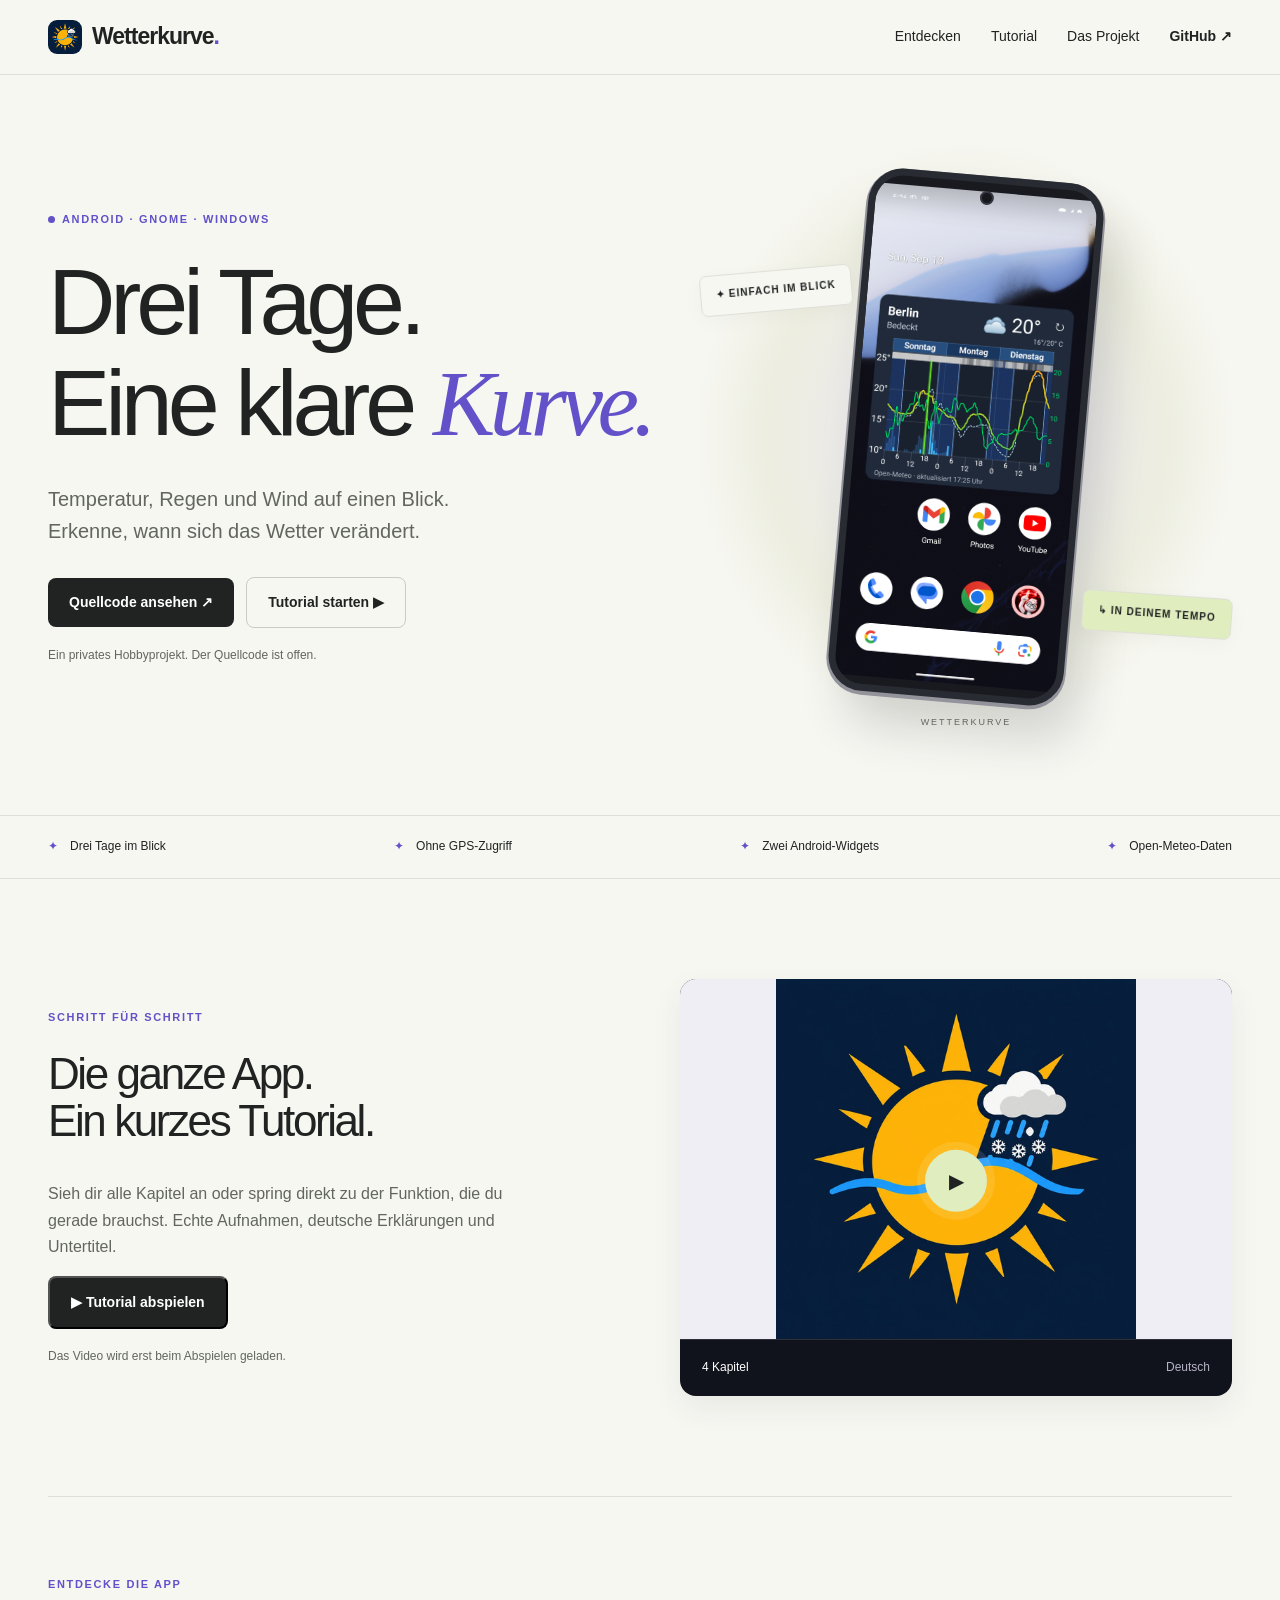
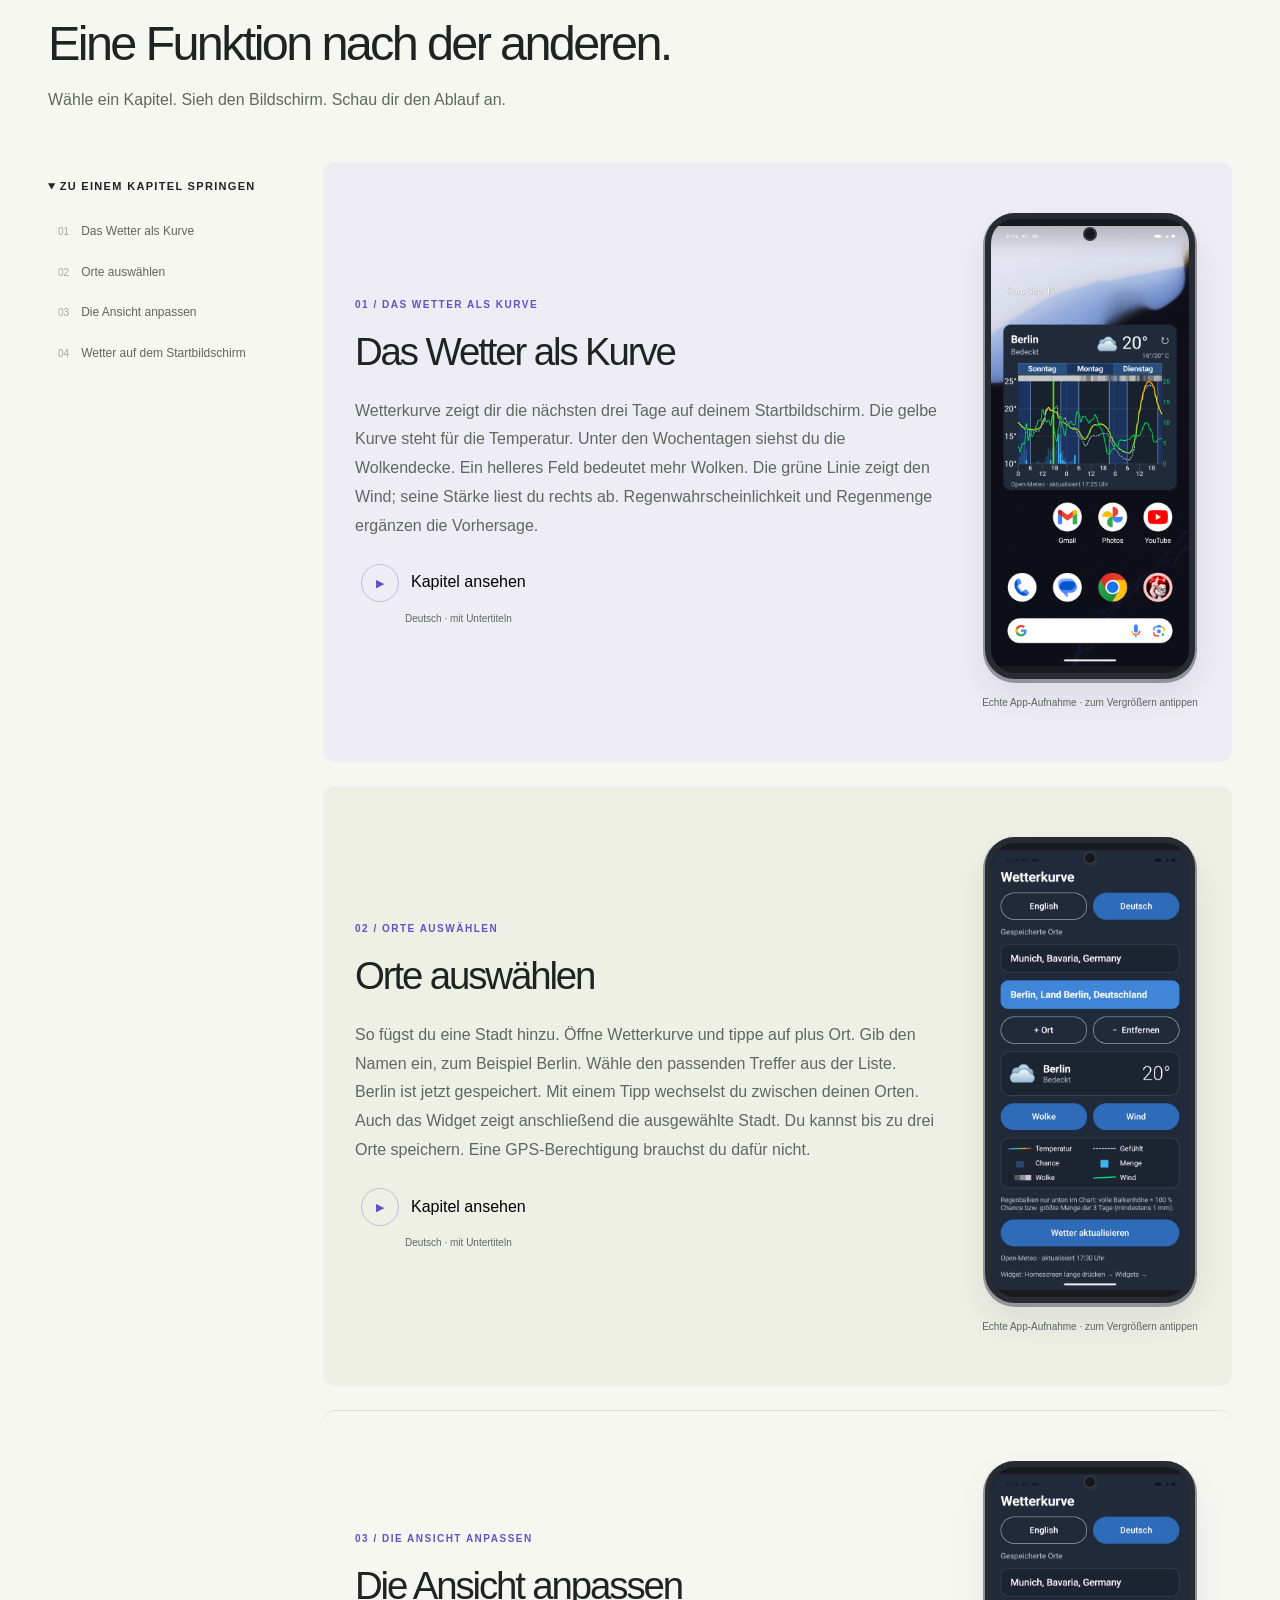
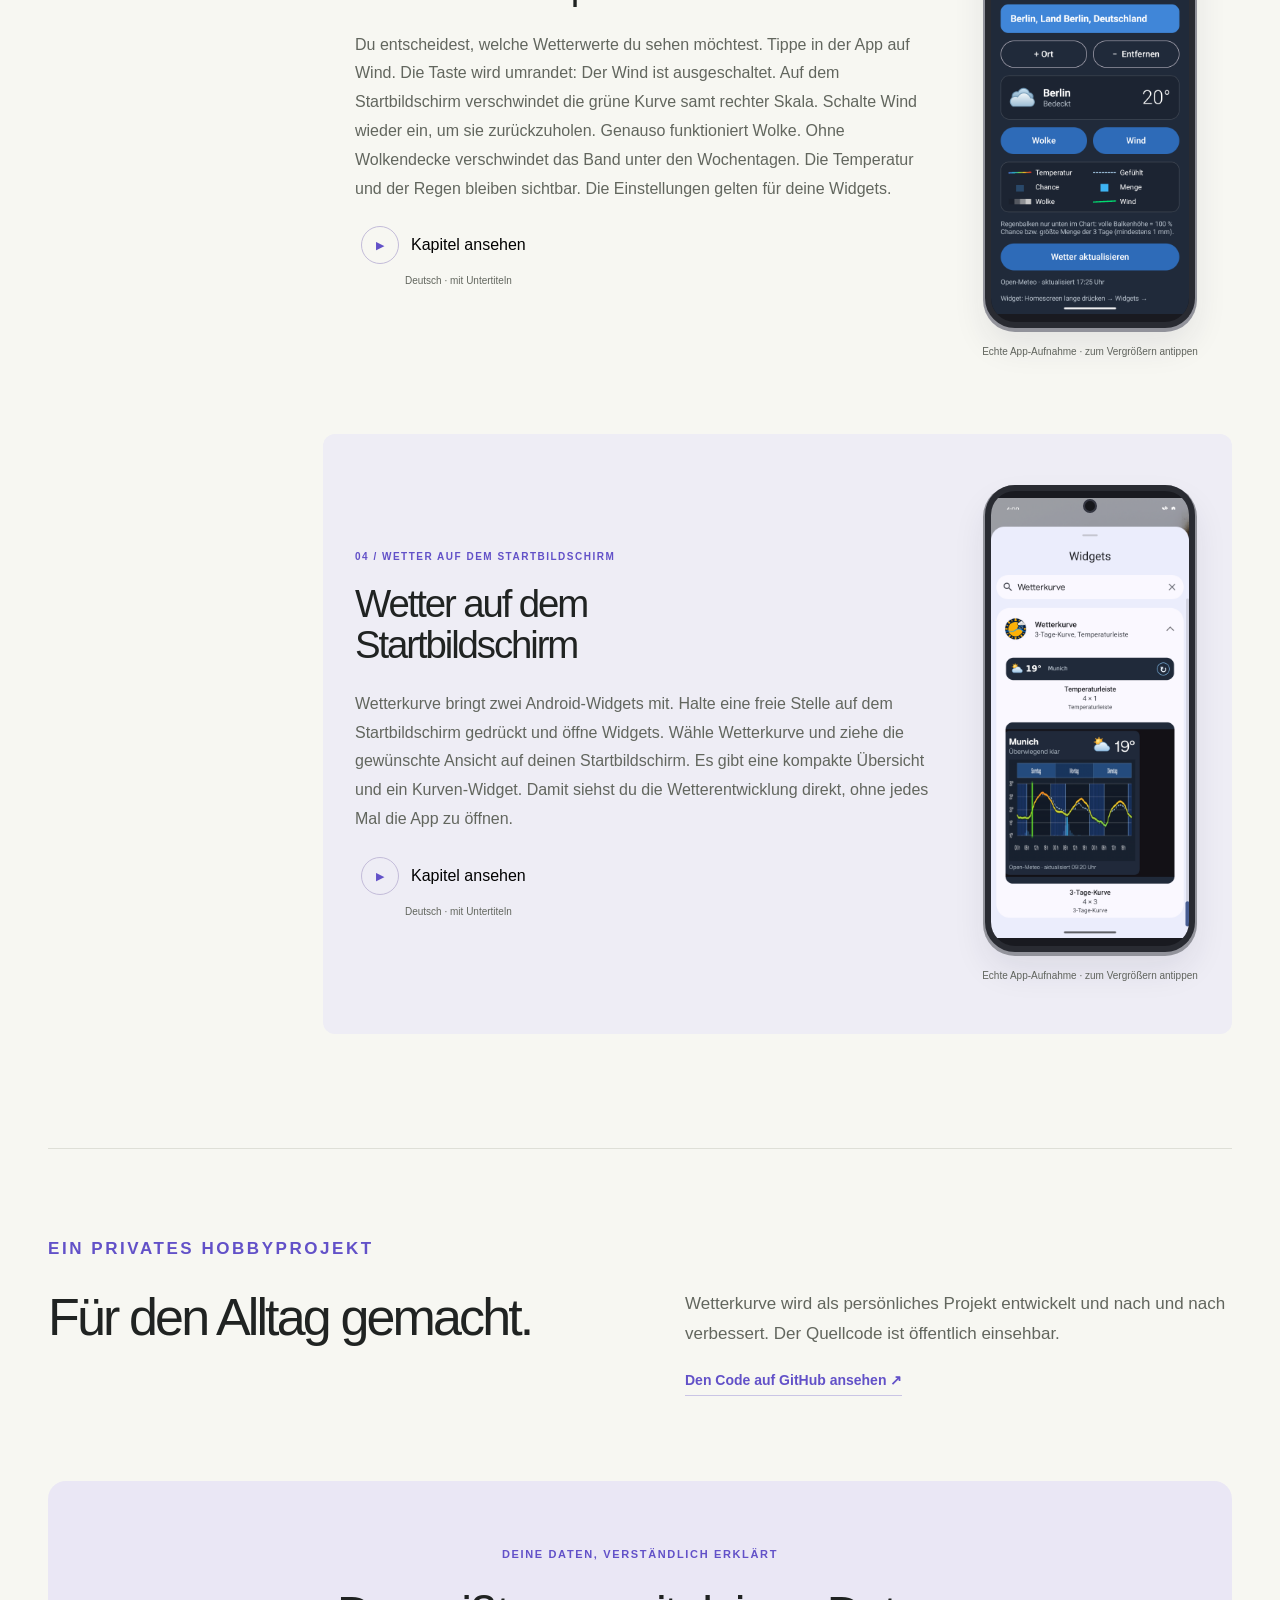
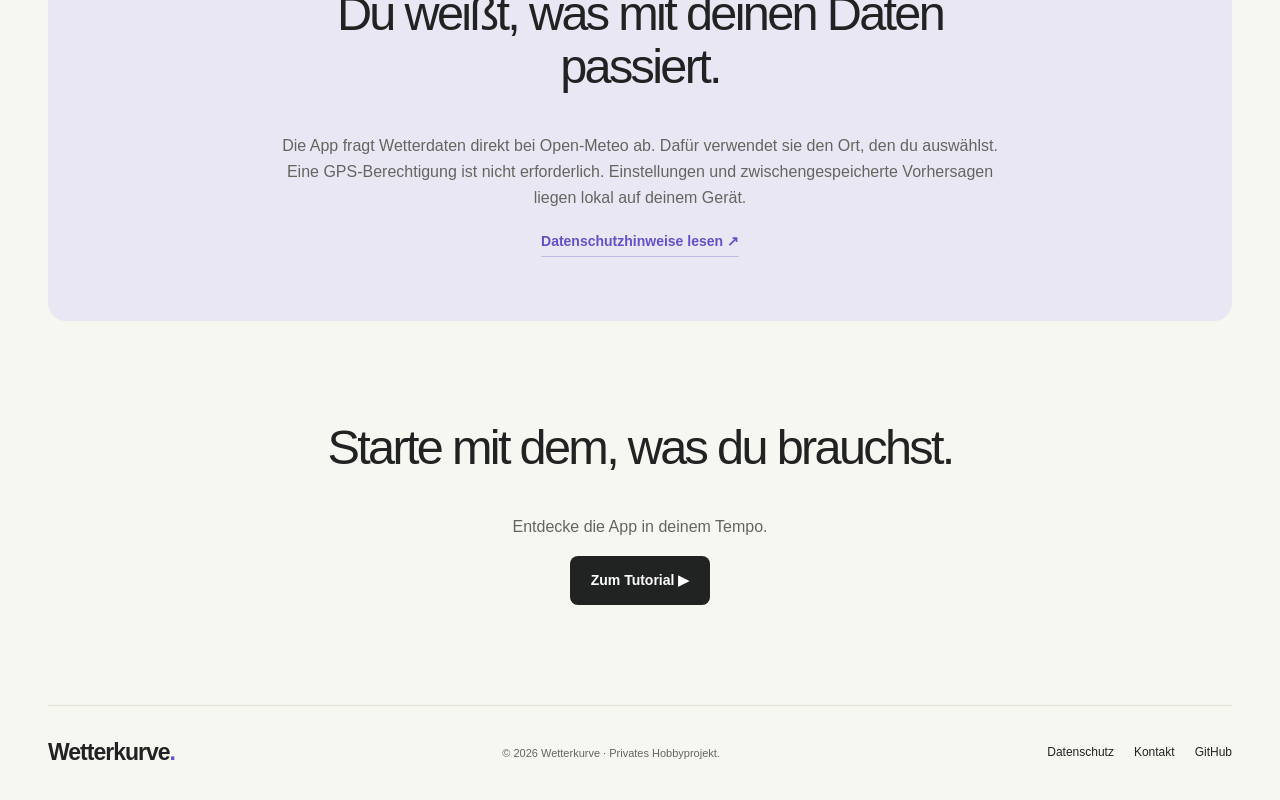
==== website/public/index.html @ 94b2d330 "Keep app website with project and update German tutorial chapters" ====
<!doctype html><html lang="de"><head><meta charset="utf-8"><meta name="viewport" content="width=device-width,initial-scale=1"><meta name="theme-color" content="#f7f7f2"><meta name="description" content="Wetterkurve: Funktionen, echte App-Aufnahmen und ein deutsches Tutorial."><link rel="icon" href="assets/logo.png"><link rel="stylesheet" href="style.css"><script defer src="site.js"></script><title>Wetterkurve – App und Tutorial</title></head><body><a class="skip" href="#main">Zum Inhalt</a><header class="site-header"><div class="header-inner"><a href="/wetterkurve/" class="brand"><img src="assets/logo.png" width="34" height="34" alt="">Wetterkurve<span class="brand-dot">.</span></a><nav aria-label="Hauptnavigation"><a href="#features">Entdecken</a><a href="#tutorial">Tutorial</a><a href="#story">Das Projekt</a><a class="header-get" href="https://github.com/vibecodingwean/wetterkurve">GitHub ↗</a></nav></div></header><main id="main"><section class="hero wrap"><div class="hero-copy"><p class="eyebrow"><span class="status-dot"></span>ANDROID · GNOME · WINDOWS</p><h1>Drei Tage.<br>Eine klare <em>Kurve.</em></h1><p class="hero-description">Temperatur, Regen und Wind auf einen Blick.<br>Erkenne, wann sich das Wetter verändert.</p><div class="hero-actions"><a class="button primary" href="https://github.com/vibecodingwean/wetterkurve">Quellcode ansehen ↗</a><a class="button secondary" href="#tutorial">Tutorial starten ▶</a></div><p class="small">Ein privates Hobbyprojekt. Der Quellcode ist offen.</p></div><div class="hero-visual"><div class="orbit-label label-top">✦ EINFACH IM BLICK</div><div class="hero-phone phone"><img src="assets/w01-kurve.png" width="1080" height="2400" alt="Wetterkurve – echte Android-Aufnahme" loading="lazy"></div><div class="orbit-label label-bottom">↳ IN DEINEM TEMPO</div><span class="visual-index">WETTERKURVE</span></div></section><div class="principles"><div class="wrap"><span>Drei Tage im Blick</span><span>Ohne GPS-Zugriff</span><span>Zwei Android-Widgets</span><span>Open-Meteo-Daten</span></div></div><section class="tutorial wrap" id="tutorial"><div><p class="eyebrow">SCHRITT FÜR SCHRITT</p><h2>Die ganze App.<br>Ein kurzes Tutorial.</h2><p>Sieh dir alle Kapitel an oder spring direkt zu der Funktion, die du gerade brauchst. Echte Aufnahmen, deutsche Erklärungen und Untertitel.</p><button class="button primary" data-start="0" data-title="Das vollständige Tutorial">▶ Tutorial abspielen</button><p class="small">Das Video wird erst beim Abspielen geladen.</p></div><button class="tutorial-art" data-start="0" data-title="Das vollständige Tutorial"><img src="assets/logo.png" width="512" height="512" alt="Wetterkurve" loading="lazy"><span class="big-play">▶</span><span class="tutorial-caption">4 Kapitel <span>Deutsch</span></span></button></section><section class="features-heading wrap" id="features"><p class="eyebrow">ENTDECKE DIE APP</p><h2>Eine Funktion nach der anderen.</h2><p>Wähle ein Kapitel. Sieh den Bildschirm. Schau dir den Ablauf an.</p></section><div class="feature-layout wrap"><aside><details open><summary>Zu einem Kapitel springen</summary><nav aria-label="Tutorial-Kapitel"><a href="#kapitel-01"><span>01</span>Das Wetter als Kurve</a><a href="#kapitel-02"><span>02</span>Orte auswählen</a><a href="#kapitel-03"><span>03</span>Die Ansicht anpassen</a><a href="#kapitel-04"><span>04</span>Wetter auf dem Startbildschirm</a></nav></details></aside><div class="feature-sections"><section class="feature" id="kapitel-01"><div class="feature-copy"><p class="eyebrow">01 / Das Wetter als Kurve</p><h2>Das Wetter als Kurve</h2><p class="description">Wetterkurve zeigt dir die nächsten drei Tage auf deinem Startbildschirm. Die gelbe Kurve steht für die Temperatur. Unter den Wochentagen siehst du die Wolkendecke. Ein helleres Feld bedeutet mehr Wolken. Die grüne Linie zeigt den Wind; seine Stärke liest du rechts ab. Regenwahrscheinlichkeit und Regenmenge ergänzen die Vorhersage.</p><button class="watch" data-start="0" data-end="25.2" data-title="Das Wetter als Kurve"><span class="play">▶</span> Kapitel ansehen</button><p class="video-hint">Deutsch · mit Untertiteln</p></div><figure><a class="phone" href="assets/w01-kurve.png" data-image><img src="assets/w01-kurve.png" width="1080" height="2400" alt="Wetterkurve – echte Android-Aufnahme" loading="lazy"></a><figcaption>Echte App-Aufnahme · zum Vergrößern antippen</figcaption></figure></section><section class="feature" id="kapitel-02"><div class="feature-copy"><p class="eyebrow">02 / Orte auswählen</p><h2>Orte auswählen</h2><p class="description">So fügst du eine Stadt hinzu. Öffne Wetterkurve und tippe auf plus Ort. Gib den Namen ein, zum Beispiel Berlin. Wähle den passenden Treffer aus der Liste. Berlin ist jetzt gespeichert. Mit einem Tipp wechselst du zwischen deinen Orten. Auch das Widget zeigt anschließend die ausgewählte Stadt. Du kannst bis zu drei Orte speichern. Eine GPS-Berechtigung brauchst du dafür nicht.</p><button class="watch" data-start="25.2" data-end="54.099999999999994" data-title="Orte auswählen"><span class="play">▶</span> Kapitel ansehen</button><p class="video-hint">Deutsch · mit Untertiteln</p></div><figure><a class="phone" href="assets/w02-orte.png" data-image><img src="assets/w02-orte.png" width="1080" height="2400" alt="Wetterkurve – echte Android-Aufnahme" loading="lazy"></a><figcaption>Echte App-Aufnahme · zum Vergrößern antippen</figcaption></figure></section><section class="feature" id="kapitel-03"><div class="feature-copy"><p class="eyebrow">03 / Die Ansicht anpassen</p><h2>Die Ansicht anpassen</h2><p class="description">Du entscheidest, welche Wetterwerte du sehen möchtest. Tippe in der App auf Wind. Die Taste wird umrandet: Der Wind ist ausgeschaltet. Auf dem Startbildschirm verschwindet die grüne Kurve samt rechter Skala. Schalte Wind wieder ein, um sie zurückzuholen. Genauso funktioniert Wolke. Ohne Wolkendecke verschwindet das Band unter den Wochentagen. Die Temperatur und der Regen bleiben sichtbar. Die Einstellungen gelten für deine Widgets.</p><button class="watch" data-start="54.099999999999994" data-end="87.19999999999999" data-title="Die Ansicht anpassen"><span class="play">▶</span> Kapitel ansehen</button><p class="video-hint">Deutsch · mit Untertiteln</p></div><figure><a class="phone" href="assets/w03-ebenen.png" data-image><img src="assets/w03-ebenen.png" width="1080" height="2400" alt="Wetterkurve – echte Android-Aufnahme" loading="lazy"></a><figcaption>Echte App-Aufnahme · zum Vergrößern antippen</figcaption></figure></section><section class="feature" id="kapitel-04"><div class="feature-copy"><p class="eyebrow">04 / Wetter auf dem Startbildschirm</p><h2>Wetter auf dem Startbildschirm</h2><p class="description">Wetterkurve bringt zwei Android-Widgets mit. Halte eine freie Stelle auf dem Startbildschirm gedrückt und öffne Widgets. Wähle Wetterkurve und ziehe die gewünschte Ansicht auf deinen Startbildschirm. Es gibt eine kompakte Übersicht und ein Kurven-Widget. Damit siehst du die Wetterentwicklung direkt, ohne jedes Mal die App zu öffnen.</p><button class="watch" data-start="87.19999999999999" data-end="112.33333333333331" data-title="Wetter auf dem Startbildschirm"><span class="play">▶</span> Kapitel ansehen</button><p class="video-hint">Deutsch · mit Untertiteln</p></div><figure><a class="phone" href="assets/w04-widgets.png" data-image><img src="assets/w04-widgets.png" width="1080" height="2400" alt="Wetterkurve – echte Android-Aufnahme" loading="lazy"></a><figcaption>Echte App-Aufnahme · zum Vergrößern antippen</figcaption></figure></section></div></div><section class="story wrap" id="story"><p class="eyebrow">EIN PRIVATES HOBBYPROJEKT</p><h2>Für den Alltag gemacht.</h2><div><p>Wetterkurve wird als persönliches Projekt entwickelt und nach und nach verbessert. Der Quellcode ist öffentlich einsehbar.</p><a class="text-link" href="https://github.com/vibecodingwean/wetterkurve">Den Code auf GitHub ansehen ↗</a></div></section><section class="privacy wrap" id="privacy"><p class="eyebrow">DEINE DATEN, VERSTÄNDLICH ERKLÄRT</p><h2>Du weißt, was mit deinen Daten passiert.</h2><p>Die App fragt Wetterdaten direkt bei Open-Meteo ab. Dafür verwendet sie den Ort, den du auswählst. Eine GPS-Berechtigung ist nicht erforderlich. Einstellungen und zwischengespeicherte Vorhersagen liegen lokal auf deinem Gerät.</p><a class="text-link" href="privacy.html">Datenschutzhinweise lesen ↗</a></section><section class="closing wrap"><h2>Starte mit dem, was du brauchst.</h2><p>Entdecke die App in deinem Tempo.</p><a class="button primary" href="#tutorial">Zum Tutorial ▶</a></section></main><footer class="wrap footer"><a class="brand" href="/wetterkurve/">Wetterkurve<span class="brand-dot">.</span></a><p>© 2026 Wetterkurve · Privates Hobbyprojekt.</p><nav aria-label="Fußzeile"><a href="privacy.html">Datenschutz</a><a href="kontakt.html">Kontakt</a><a href="https://github.com/vibecodingwean/wetterkurve">GitHub</a></nav></footer><dialog id="media-dialog" aria-labelledby="media-title"><div class="dialog-top"><h2 id="media-title"></h2><button class="close" aria-label="Schließen">✕</button></div><div id="media-content"></div><p id="media-caption"></p></dialog></body></html>
---- website/public/style.css ----
:root{--paper:#f7f7f2;--ink:#202322;--muted:#62665e;--line:#dedfd7;--purple:#6251c8;--tint:#eeedf8;--lime:#dfedbf}*{box-sizing:border-box}html{scroll-behavior:smooth;scroll-padding-top:104px}body{margin:0;background:var(--paper);color:var(--ink);font:16px/1.65 Arial,Helvetica,sans-serif}a{color:inherit;text-decoration:none}button{font:inherit;cursor:pointer}a,button,summary{-webkit-tap-highlight-color:transparent}a:focus-visible,button:focus-visible,summary:focus-visible{outline:3px solid var(--purple);outline-offset:6px}img{max-width:100%;display:block;height:auto}h1,h2,h3,p{margin-top:0}h1,h2,h3{line-height:1.08;letter-spacing:-.055em}h2{font-size:clamp(32px,3.8vw,52px);font-weight:500}h3{font-size:27px;font-weight:500}p{color:var(--muted)}.wrap{width:min(1240px,calc(100% - 96px));margin-inline:auto}.site-header{position:sticky;top:0;z-index:10;border-bottom:1px solid var(--line);background:rgba(247,247,242,.96);backdrop-filter:blur(16px)}.header-inner{max-width:1440px;margin:auto;padding:18px 48px;display:flex;align-items:center;justify-content:space-between;gap:20px}.brand{display:flex;align-items:center;font-size:23px;letter-spacing:-1px;font-weight:700;color:var(--ink);white-space:nowrap}.brand img{margin-right:10px;border-radius:9px}.brand-dot{color:var(--purple)}nav{display:flex;gap:30px;font-size:14px}.header-get{font-weight:700}.header-get span{color:var(--purple);margin-left:8px}.hero{min-height:740px;display:grid;grid-template-columns:1.15fr 1fr;align-items:center;gap:40px;padding-block:60px 75px}.eyebrow{font-size:11px;font-weight:700;letter-spacing:.15em;text-transform:uppercase;color:var(--purple);margin-bottom:24px}.status-dot{display:inline-block;width:7px;height:7px;border-radius:100%;background:var(--purple);margin-right:7px}.hero h1{font-size:clamp(62px,7.3vw,104px);font-weight:500;margin-bottom:28px}.hero h1 em{font-family:Georgia,serif;font-weight:400;color:var(--purple);letter-spacing:-.06em}.hero-description{font-size:20px;line-height:1.6;margin-bottom:30px}.hero-actions{display:flex;gap:12px;flex-wrap:wrap;align-items:center}.button{display:inline-flex;align-items:center;justify-content:center;gap:20px;padding:14px 21px;border-radius:8px;font-size:14px;font-weight:600;line-height:1.5;transition:transform .15s,background .15s}.button:hover{transform:translateY(-2px)}.primary{background:var(--ink);color:#fff}.primary:hover{background:var(--purple)}.secondary{border:1px solid #c9ccc1;background:transparent}.small{font-size:12px;line-height:1.6;margin-top:18px;margin-bottom:0}.hero-visual{height:585px;position:relative;display:grid;place-items:center;background:radial-gradient(ellipse at center,#e9e5f7 0%,#edeee0 53%,transparent 72%)}.phone{display:block;position:relative;background:#191a20;border:7px solid #292b32;border-radius:35px;overflow:hidden;box-shadow:0 2px 0 2px #92939b,0 18px 34px #26253f17;aspect-ratio:9/20}.phone:after{content:"";position:absolute;top:8px;left:50%;width:10px;height:10px;background:#17181c;border:2px solid #343641;border-radius:50%;transform:translateX(-50%);pointer-events:none}.phone img{width:100%;height:100%;object-fit:contain}.hero-phone{width:236px;transform:rotate(5deg);box-shadow:0 2px 0 2px #92939b,18px 35px 45px #292b3229}.orbit-label{position:absolute;background:var(--paper);z-index:1;border:1px solid var(--line);border-radius:7px;font-size:10px;letter-spacing:.1em;font-weight:700;padding:11px 15px;box-shadow:0 5px 20px #20232208}.orbit-label span{font-size:18px;color:var(--purple);margin-right:8px}.label-top{left:0;top:125px;transform:rotate(-5deg)}.label-bottom{right:0;bottom:95px;transform:rotate(4deg);background:var(--lime)}.visual-index{position:absolute;bottom:0;font-size:9px;letter-spacing:.22em;color:var(--muted)}.principles{border-block:1px solid var(--line);padding:21px 0}.principles .wrap{display:flex;justify-content:space-between;gap:15px;font-size:12px}.principles span:before{content:"✦";color:var(--purple);margin-right:12px}.tutorial{display:grid;grid-template-columns:1fr 1fr;gap:80px;align-items:center;padding-block:100px}.tutorial h2{font-size:44px}.tutorial p{max-width:480px}.text-link{font-size:14px;font-weight:600;display:inline-block;color:var(--purple);border-bottom:1px solid #6251c84d;padding-bottom:3px}.tutorial .text-link{display:block;width:max-content;margin-top:16px}.tutorial-art{position:relative;background:#10121c;border-radius:16px;overflow:hidden;box-shadow:0 12px 30px #27243812}.tutorial-art img{width:100%}.big-play{position:absolute;top:50%;left:50%;transform:translate(-50%,-60%);border-radius:50%;background:var(--lime);color:var(--ink);width:62px;height:62px;display:grid;place-items:center;font-size:20px;box-shadow:0 0 0 8px #ffffff1c}.tutorial-caption{display:flex;justify-content:space-between;padding:18px 22px;border-top:1px solid #ffffff20;color:#fff;font-size:12px}.tutorial-caption span{color:#b6b4c3}.duration{opacity:.7;font-size:12px;font-weight:400}.features-heading{border-top:1px solid var(--line);padding-top:78px}.features-heading h2{margin-bottom:18px}.feature-layout{display:grid;grid-template-columns:225px minmax(0,1fr);gap:50px;align-items:start;padding-block:32px 90px}.feature-layout aside{position:sticky;top:110px;padding-top:15px}.feature-layout details summary{font-size:11px;text-transform:uppercase;letter-spacing:.12em;font-weight:700;margin-bottom:18px;cursor:pointer}.feature-layout details nav{display:flex;flex-direction:column;gap:3px}.feature-layout aside a{display:flex;align-items:baseline;gap:12px;font-size:12px;padding:9px 10px;border-radius:5px;color:var(--muted)}.feature-layout aside a span{font-size:10px;opacity:.55;font-variant-numeric:tabular-nums}.feature-layout aside a:hover,.feature-layout aside a[aria-current=true]{color:var(--purple);background:#eae8f2}.feature{display:grid;grid-template-columns:minmax(0,1fr) 220px;gap:42px;align-items:center;border-top:1px solid var(--line);padding:50px 32px;margin-bottom:24px;min-height:580px;border-radius:12px;scroll-margin-top:6px}.feature:nth-child(3n+1){background:#eeedf5;border-top-color:transparent}.feature:nth-child(3n+2){background:#eef0e5;border-top-color:transparent}.feature h2{font-size:clamp(32px,3vw,42px);max-width:440px;margin-bottom:24px}.feature .eyebrow{font-size:10px;margin-bottom:18px;line-height:1.6}.description{font-size:16px;line-height:1.8;margin-bottom:22px}.feature-note{font-size:12px;line-height:1.6;color:#62665e;border-left:2px solid #c9c3e5;padding-left:12px;margin-bottom:28px}.watch{display:inline-flex;align-items:center;gap:12px;font-size:13px;font-weight:700}.play{border:1px solid #c3bcd9;width:38px;height:38px;border-radius:50%;display:grid;place-items:center;font-size:11px;color:var(--purple);transition:background .15s}.watch:hover .play{background:var(--purple);color:#fff}.video-hint{font-size:10px;margin:8px 0 0 50px}.feature figure{margin:0;text-align:center}.feature .phone{width:210px;margin:auto;border-width:6px;border-radius:30px;transition:transform .2s}.feature .phone:hover{transform:translateY(-4px)}figcaption{color:var(--muted);font-size:10px;margin-top:16px}figcaption span{margin-left:6px}.story{display:grid;grid-template-columns:1fr 1fr;column-gap:90px;padding-block:85px;border-top:1px solid var(--line)}.story>.eyebrow{grid-column:1/-1}.story h2{font-size:52px}.story p{font-size:17px;line-height:1.8}.desktop{padding-block:65px 90px;border-top:1px solid var(--line)}.desktop h2{max-width:520px}.desktop-options{display:grid;grid-template-columns:1fr 1fr;gap:30px}.desktop-options article{padding:30px;background:#eceee4;border-radius:12px}.desktop-options h3{margin:18px 0}.desktop-options p{max-width:470px}.privacy{padding:64px 70px;background:#eae7f5;border-radius:18px;text-align:center}.privacy h2{max-width:730px;margin-inline:auto}.privacy>p:not(.eyebrow){max-width:720px;margin-inline:auto}.data-flow{display:flex;justify-content:center;align-items:center;gap:22px;margin:36px 0;font-size:14px}.data-flow span:not(:nth-child(2)){background:#ffffff80;padding:16px 24px;border:1px solid #d2cce3;border-radius:8px}.closing{text-align:center;padding-block:100px}.closing .hero-actions{justify-content:center;margin-top:25px}.footer{border-top:1px solid var(--line);padding-block:28px;display:flex;align-items:center;justify-content:space-between;gap:25px;flex-wrap:wrap}.footer p{font-size:11px;margin:0}.footer nav{font-size:12px;gap:20px}.skip{position:fixed;left:10px;top:-100px;background:white;padding:14px;z-index:100}.skip:focus{top:10px}.sr-only{position:absolute;width:1px;height:1px;padding:0;margin:-1px;overflow:hidden;clip:rect(0,0,0,0);white-space:nowrap;border:0}dialog{background:var(--paper);color:var(--ink);border:1px solid var(--line);border-radius:15px;padding:18px 24px;max-width:calc(100% - 24px);max-height:calc(100dvh - 24px);width:480px;overscroll-behavior:contain}dialog::backdrop{background:#11131cd9;backdrop-filter:blur(5px)}.dialog-top{display:flex;justify-content:space-between;gap:16px;align-items:center;margin-bottom:14px}.dialog-top h2{font-size:19px;letter-spacing:-.025em;margin:0}.close{border:1px solid var(--line);background:transparent;border-radius:50%;width:38px;height:38px;flex-shrink:0}.media-frame{aspect-ratio:9/20;width:min(100%,calc((100dvh - 190px)*.45));min-width:200px;margin-inline:auto;background:#10121c;border-radius:8px;overflow:hidden}.media-frame iframe{width:100%;height:100%;border:0;display:block}.media-image{height:auto;max-height:calc(100dvh - 155px);width:auto;max-width:100%;margin:auto;border:6px solid #292b32;border-radius:24px}#media-caption{font-size:11px;line-height:1.5;margin:12px 0 0}#media-caption a{text-decoration:underline}.policy{padding-block:70px;max-width:960px}.policy .section-kicker{color:var(--purple);text-transform:uppercase;font-size:12px;letter-spacing:.12em}.policy .detail-card{padding-block:18px;border-top:1px solid var(--line)}.policy h3{font-size:24px;margin-bottom:15px}.policy a{color:var(--purple);text-decoration:underline}.policy ul{color:var(--muted)}
@media(min-width:1600px){.hero{min-height:790px}.hero-visual{height:630px}.hero-phone{width:255px}}
@media(max-width:1100px){.wrap{width:calc(100% - 64px)}.header-inner{padding-inline:32px}.hero{gap:15px}.hero h1{font-size:76px}.hero-actions{gap:10px}.button{padding:13px 16px;font-size:13px}.orbit-label{font-size:8px;padding:8px 10px}.label-top{left:-5px}.label-bottom{right:-5px}.tutorial{gap:45px}.feature-layout{grid-template-columns:180px minmax(0,1fr);gap:25px}.feature{padding:35px 24px;gap:25px;grid-template-columns:minmax(0,1fr) 180px}.feature .phone{width:174px;border-radius:26px}.feature h2{font-size:34px}.feature-layout aside a{font-size:11px;padding-inline:4px}.story{gap:35px}}
@media(max-width:850px){.hero h1{font-size:65px}.hero-visual{height:520px}.hero-phone{width:205px}.hero-description{font-size:17px}.hero .eyebrow{font-size:9px}.principles .wrap{flex-wrap:wrap;justify-content:center;column-gap:35px}.tutorial{gap:25px;padding-block:70px}.tutorial h2{font-size:36px}.feature-layout{display:block;padding-top:12px}.feature-layout aside{position:static;margin-bottom:24px;padding:15px 18px;background:#eceee4;border-radius:8px}.feature-layout details nav{display:grid;grid-template-columns:1fr 1fr;gap:2px}.feature-layout details summary{margin-bottom:12px}.feature-layout aside a{padding:7px;font-size:12px}.feature{grid-template-columns:minmax(0,1fr) 230px;padding:42px;gap:42px}.feature .phone{width:216px}.feature h2{font-size:40px}.story h2{font-size:40px}.privacy{padding:40px}}
@media(max-width:600px){html{scroll-padding-top:84px}.wrap{width:calc(100% - 40px)}.header-inner{padding:14px 20px;gap:12px}.brand{font-size:21px}.brand img{width:28px;height:28px;margin-right:7px}.site-header nav{gap:17px;font-size:12px}.site-header nav a:nth-child(3),.site-header .header-get{display:none}.hero{grid-template-columns:1fr;padding-block:45px 30px;gap:25px;text-align:center;min-height:0}.hero h1{font-size:68px;line-height:1;letter-spacing:-.065em;margin-bottom:22px}.hero .eyebrow{font-size:10px;margin-bottom:23px}.hero-description{font-size:17px;margin-bottom:24px}.hero .hero-actions{justify-content:center;gap:10px}.button{font-size:12px;padding:13px 15px;gap:12px}.hero .small{font-size:11px;margin-top:16px}.hero-visual{height:480px;width:min(100%,390px);margin:auto}.hero-phone{width:188px}.label-top{top:102px;left:2px}.label-bottom{bottom:85px;right:0}.visual-index{bottom:9px;font-size:8px}.principles{padding-block:18px}.principles .wrap{display:grid;grid-template-columns:1fr 1fr;gap:12px;font-size:10px}.principles span:before{margin-right:6px}.tutorial{grid-template-columns:1fr;padding-block:56px;gap:28px}.tutorial h2{font-size:39px}.tutorial p{font-size:15px}.tutorial .small{font-size:11px}.tutorial-caption{padding:16px;font-size:11px}.features-heading{padding-top:48px}.features-heading h2{font-size:36px}.features-heading>p:last-child{font-size:14px}.feature-layout aside a{font-size:10px;gap:8px}.feature-layout details nav{column-gap:5px}.feature{grid-template-columns:1fr;gap:30px;padding:30px 24px;margin-bottom:18px}.feature h2{font-size:37px;max-width:100%}.description{font-size:15px;line-height:1.7}.feature-note{font-size:11px;margin-bottom:22px}.feature .phone{width:210px}.feature figure{margin-bottom:3px}.feature-layout{padding-bottom:40px}.story{grid-template-columns:1fr;gap:0;padding-block:52px}.story>.eyebrow{font-size:10px}.story h2{font-size:40px}.story p{font-size:15px}.desktop{padding-block:48px}.desktop h2{font-size:38px}.desktop-options{grid-template-columns:1fr;gap:18px}.desktop-options article{padding:25px}.desktop-options p{font-size:14px}.privacy{padding:33px 23px;border-radius:12px}.privacy h2{font-size:34px}.privacy>p:not(.eyebrow){font-size:14px}.data-flow{font-size:12px;gap:10px;flex-wrap:wrap;margin-block:24px}.data-flow span:not(:nth-child(2)){padding:12px 14px}.closing{padding-block:65px}.closing h2{font-size:37px}.footer{gap:18px;flex-direction:column;align-items:flex-start}.footer p{font-size:10px}dialog{padding:16px}.dialog-top h2{font-size:17px}.policy{padding-block:45px}.policy h2{font-size:36px}.policy h3{font-size:24px}.policy p,.policy li{font-size:15px}}
@media(prefers-reduced-motion:reduce){html{scroll-behavior:auto}*,*:before,*:after{transition:none!important}}

.policy h1{font-size:clamp(36px,5vw,56px);font-weight:500}

button.watch,button.tutorial-art{cursor:pointer;font:inherit}button.watch{background:none;border:0}button.tutorial-art{padding:0;border:0}button.tutorial-art>img{object-fit:contain;max-height:360px;background:#eeeef4}#media-content video{display:block;max-width:100%;max-height:78vh;margin:auto}#media-content img{display:block;max-width:100%;max-height:78vh;object-fit:contain;margin:auto}
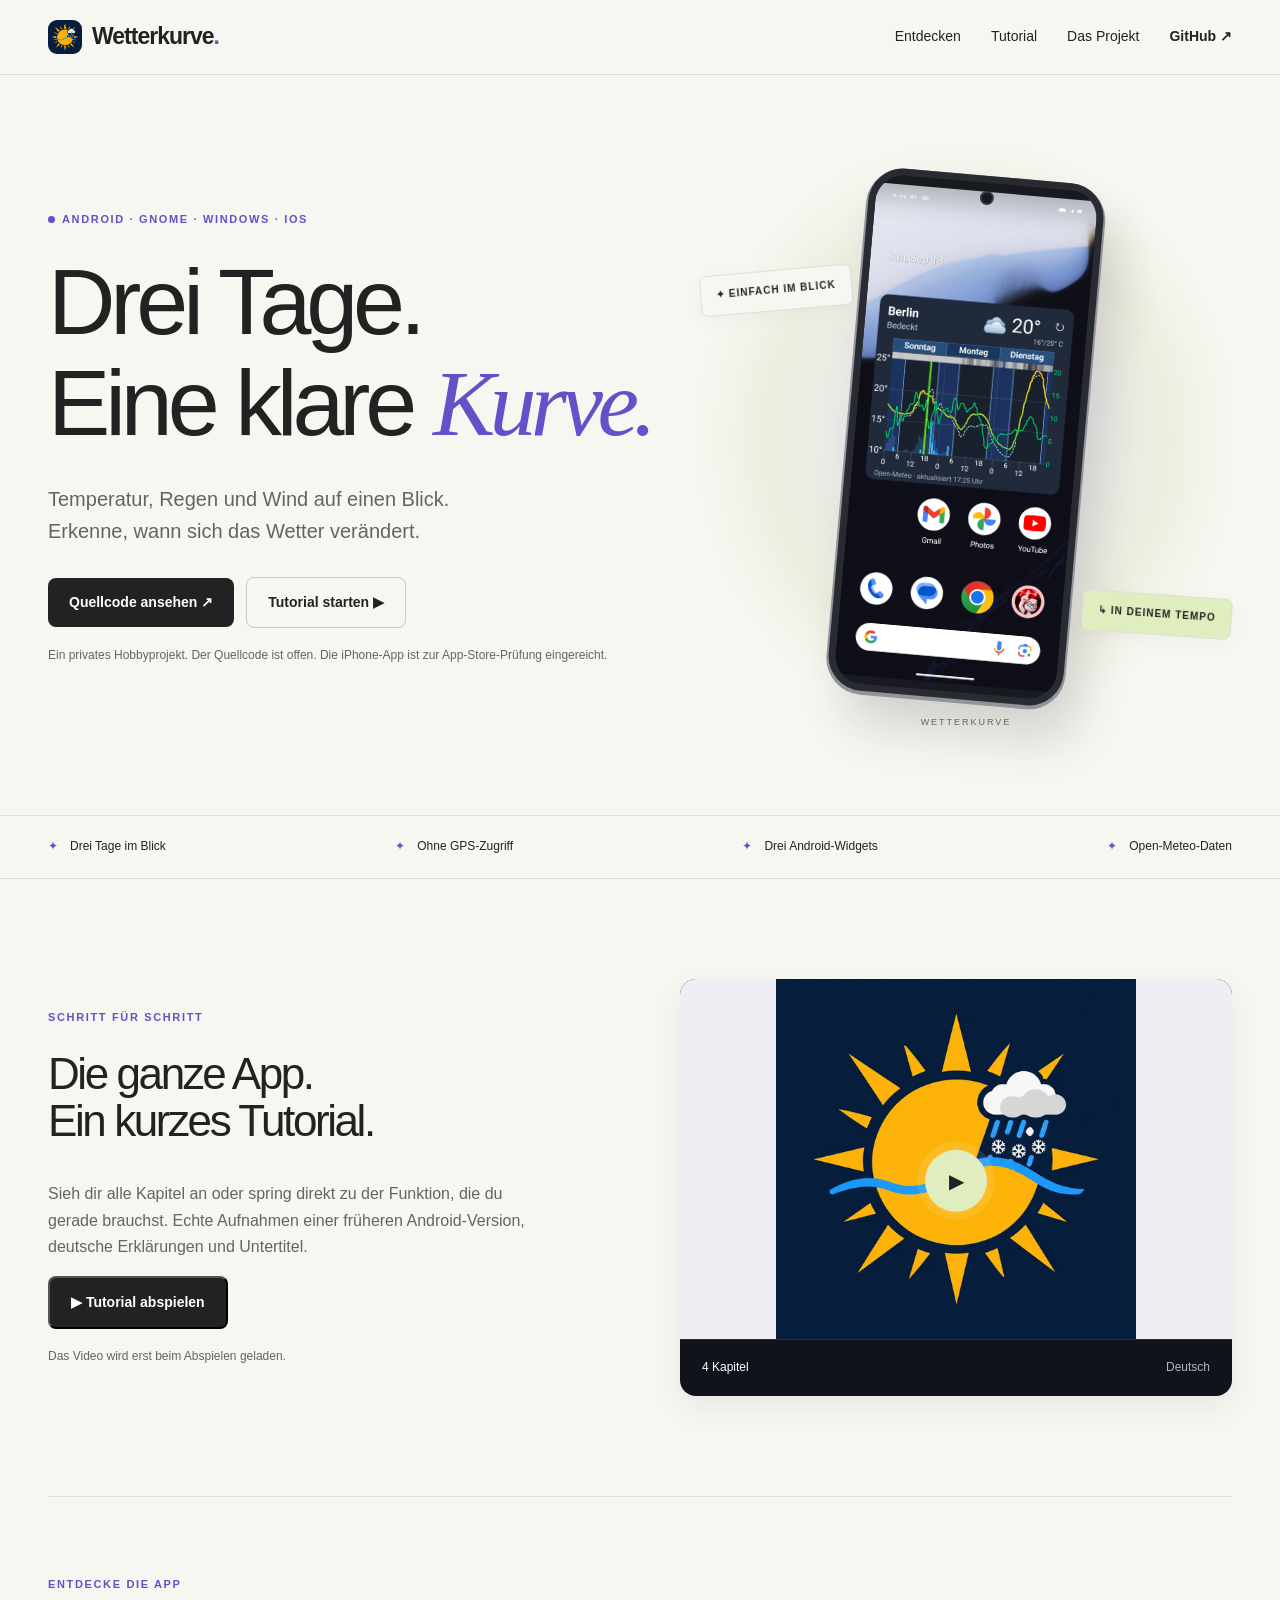
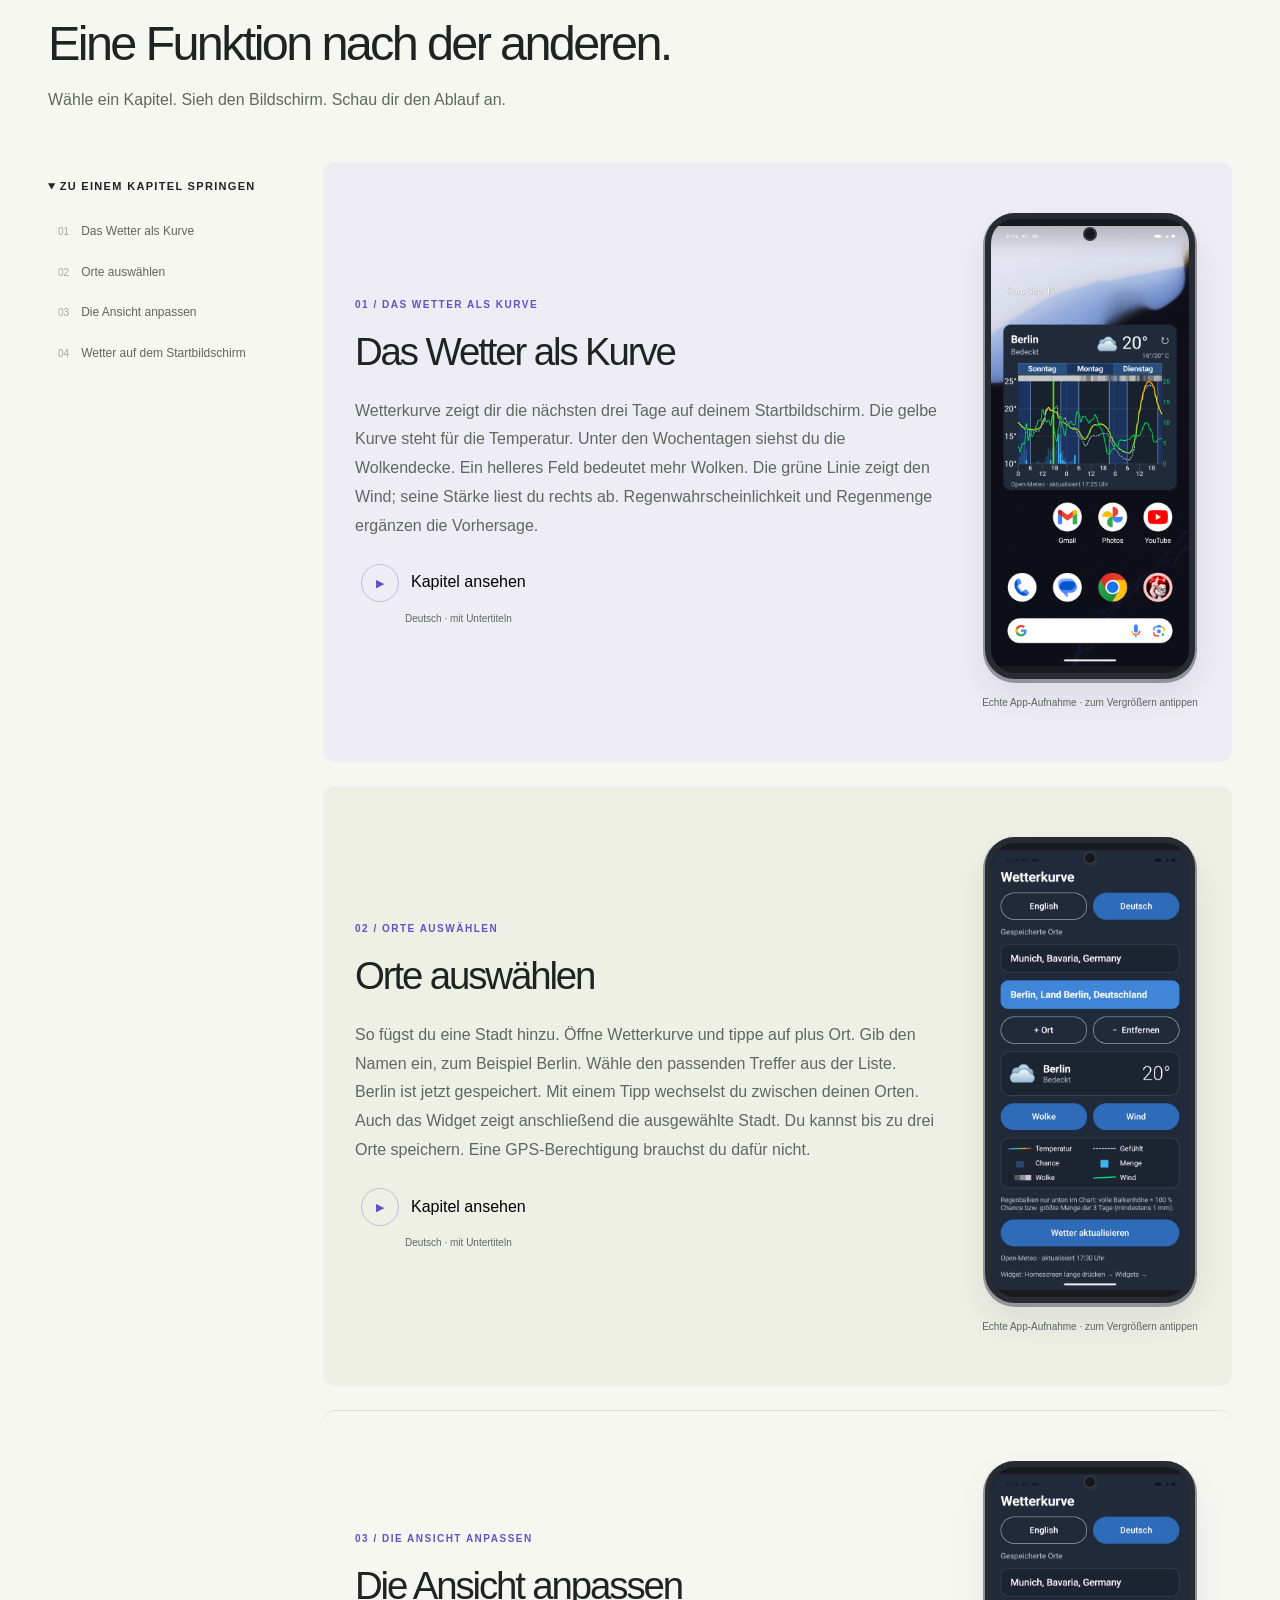
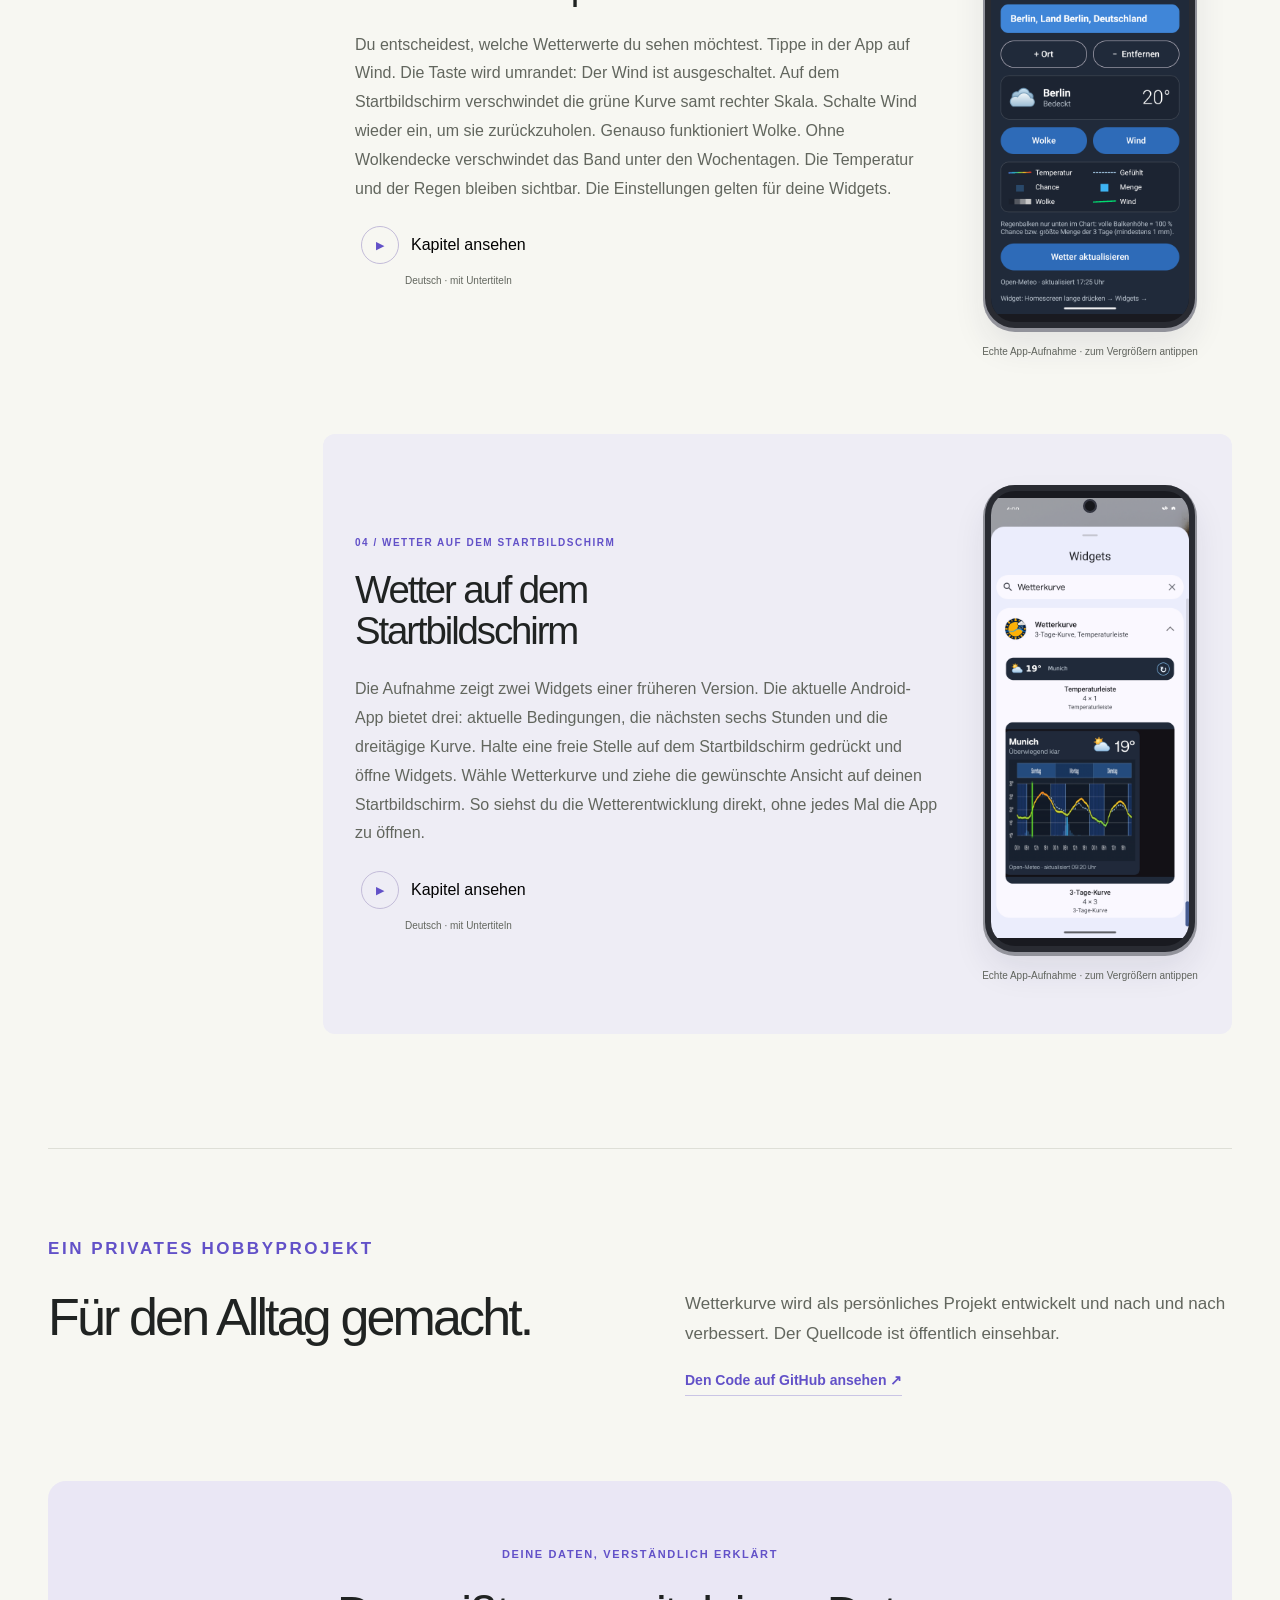
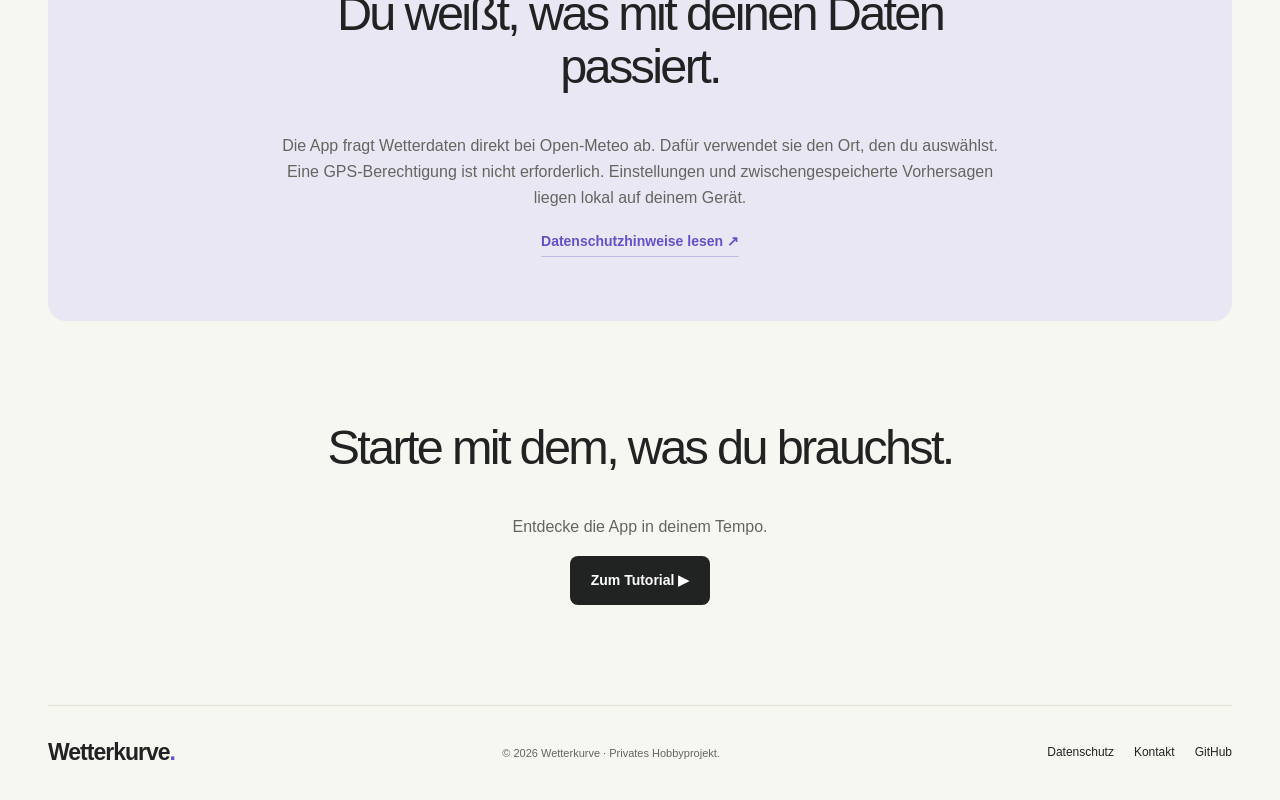
==== commit c90cbca1: "Update Wetterkurve website platform and tutorial copy" ====
--- a/website/public/index.html
+++ b/website/public/index.html
@@ -1 +1 @@
-<!doctype html><html lang="de"><head><meta charset="utf-8"><meta name="viewport" content="width=device-width,initial-scale=1"><meta name="theme-color" content="#f7f7f2"><meta name="description" content="Wetterkurve: Funktionen, echte App-Aufnahmen und ein deutsches Tutorial."><link rel="icon" href="assets/logo.png"><link rel="stylesheet" href="style.css"><script defer src="site.js"></script><title>Wetterkurve – App und Tutorial</title></head><body><a class="skip" href="#main">Zum Inhalt</a><header class="site-header"><div class="header-inner"><a href="/wetterkurve/" class="brand"><img src="assets/logo.png" width="34" height="34" alt="">Wetterkurve<span class="brand-dot">.</span></a><nav aria-label="Hauptnavigation"><a href="#features">Entdecken</a><a href="#tutorial">Tutorial</a><a href="#story">Das Projekt</a><a class="header-get" href="https://github.com/vibecodingwean/wetterkurve">GitHub ↗</a></nav></div></header><main id="main"><section class="hero wrap"><div class="hero-copy"><p class="eyebrow"><span class="status-dot"></span>ANDROID · GNOME · WINDOWS</p><h1>Drei Tage.<br>Eine klare <em>Kurve.</em></h1><p class="hero-description">Temperatur, Regen und Wind auf einen Blick.<br>Erkenne, wann sich das Wetter verändert.</p><div class="hero-actions"><a class="button primary" href="https://github.com/vibecodingwean/wetterkurve">Quellcode ansehen ↗</a><a class="button secondary" href="#tutorial">Tutorial starten ▶</a></div><p class="small">Ein privates Hobbyprojekt. Der Quellcode ist offen.</p></div><div class="hero-visual"><div class="orbit-label label-top">✦ EINFACH IM BLICK</div><div class="hero-phone phone"><img src="assets/w01-kurve.png" width="1080" height="2400" alt="Wetterkurve – echte Android-Aufnahme" loading="lazy"></div><div class="orbit-label label-bottom">↳ IN DEINEM TEMPO</div><span class="visual-index">WETTERKURVE</span></div></section><div class="principles"><div class="wrap"><span>Drei Tage im Blick</span><span>Ohne GPS-Zugriff</span><span>Zwei Android-Widgets</span><span>Open-Meteo-Daten</span></div></div><section class="tutorial wrap" id="tutorial"><div><p class="eyebrow">SCHRITT FÜR SCHRITT</p><h2>Die ganze App.<br>Ein kurzes Tutorial.</h2><p>Sieh dir alle Kapitel an oder spring direkt zu der Funktion, die du gerade brauchst. Echte Aufnahmen, deutsche Erklärungen und Untertitel.</p><button class="button primary" data-start="0" data-title="Das vollständige Tutorial">▶ Tutorial abspielen</button><p class="small">Das Video wird erst beim Abspielen geladen.</p></div><button class="tutorial-art" data-start="0" data-title="Das vollständige Tutorial"><img src="assets/logo.png" width="512" height="512" alt="Wetterkurve" loading="lazy"><span class="big-play">▶</span><span class="tutorial-caption">4 Kapitel <span>Deutsch</span></span></button></section><section class="features-heading wrap" id="features"><p class="eyebrow">ENTDECKE DIE APP</p><h2>Eine Funktion nach der anderen.</h2><p>Wähle ein Kapitel. Sieh den Bildschirm. Schau dir den Ablauf an.</p></section><div class="feature-layout wrap"><aside><details open><summary>Zu einem Kapitel springen</summary><nav aria-label="Tutorial-Kapitel"><a href="#kapitel-01"><span>01</span>Das Wetter als Kurve</a><a href="#kapitel-02"><span>02</span>Orte auswählen</a><a href="#kapitel-03"><span>03</span>Die Ansicht anpassen</a><a href="#kapitel-04"><span>04</span>Wetter auf dem Startbildschirm</a></nav></details></aside><div class="feature-sections"><section class="feature" id="kapitel-01"><div class="feature-copy"><p class="eyebrow">01 / Das Wetter als Kurve</p><h2>Das Wetter als Kurve</h2><p class="description">Wetterkurve zeigt dir die nächsten drei Tage auf deinem Startbildschirm. Die gelbe Kurve steht für die Temperatur. Unter den Wochentagen siehst du die Wolkendecke. Ein helleres Feld bedeutet mehr Wolken. Die grüne Linie zeigt den Wind; seine Stärke liest du rechts ab. Regenwahrscheinlichkeit und Regenmenge ergänzen die Vorhersage.</p><button class="watch" data-start="0" data-end="25.2" data-title="Das Wetter als Kurve"><span class="play">▶</span> Kapitel ansehen</button><p class="video-hint">Deutsch · mit Untertiteln</p></div><figure><a class="phone" href="assets/w01-kurve.png" data-image><img src="assets/w01-kurve.png" width="1080" height="2400" alt="Wetterkurve – echte Android-Aufnahme" loading="lazy"></a><figcaption>Echte App-Aufnahme · zum Vergrößern antippen</figcaption></figure></section><section class="feature" id="kapitel-02"><div class="feature-copy"><p class="eyebrow">02 / Orte auswählen</p><h2>Orte auswählen</h2><p class="description">So fügst du eine Stadt hinzu. Öffne Wetterkurve und tippe auf plus Ort. Gib den Namen ein, zum Beispiel Berlin. Wähle den passenden Treffer aus der Liste. Berlin ist jetzt gespeichert. Mit einem Tipp wechselst du zwischen deinen Orten. Auch das Widget zeigt anschließend die ausgewählte Stadt. Du kannst bis zu drei Orte speichern. Eine GPS-Berechtigung brauchst du dafür nicht.</p><button class="watch" data-start="25.2" data-end="54.099999999999994" data-title="Orte auswählen"><span class="play">▶</span> Kapitel ansehen</button><p class="video-hint">Deutsch · mit Untertiteln</p></div><figure><a class="phone" href="assets/w02-orte.png" data-image><img src="assets/w02-orte.png" width="1080" height="2400" alt="Wetterkurve – echte Android-Aufnahme" loading="lazy"></a><figcaption>Echte App-Aufnahme · zum Vergrößern antippen</figcaption></figure></section><section class="feature" id="kapitel-03"><div class="feature-copy"><p class="eyebrow">03 / Die Ansicht anpassen</p><h2>Die Ansicht anpassen</h2><p class="description">Du entscheidest, welche Wetterwerte du sehen möchtest. Tippe in der App auf Wind. Die Taste wird umrandet: Der Wind ist ausgeschaltet. Auf dem Startbildschirm verschwindet die grüne Kurve samt rechter Skala. Schalte Wind wieder ein, um sie zurückzuholen. Genauso funktioniert Wolke. Ohne Wolkendecke verschwindet das Band unter den Wochentagen. Die Temperatur und der Regen bleiben sichtbar. Die Einstellungen gelten für deine Widgets.</p><button class="watch" data-start="54.099999999999994" data-end="87.19999999999999" data-title="Die Ansicht anpassen"><span class="play">▶</span> Kapitel ansehen</button><p class="video-hint">Deutsch · mit Untertiteln</p></div><figure><a class="phone" href="assets/w03-ebenen.png" data-image><img src="assets/w03-ebenen.png" width="1080" height="2400" alt="Wetterkurve – echte Android-Aufnahme" loading="lazy"></a><figcaption>Echte App-Aufnahme · zum Vergrößern antippen</figcaption></figure></section><section class="feature" id="kapitel-04"><div class="feature-copy"><p class="eyebrow">04 / Wetter auf dem Startbildschirm</p><h2>Wetter auf dem Startbildschirm</h2><p class="description">Wetterkurve bringt zwei Android-Widgets mit. Halte eine freie Stelle auf dem Startbildschirm gedrückt und öffne Widgets. Wähle Wetterkurve und ziehe die gewünschte Ansicht auf deinen Startbildschirm. Es gibt eine kompakte Übersicht und ein Kurven-Widget. Damit siehst du die Wetterentwicklung direkt, ohne jedes Mal die App zu öffnen.</p><button class="watch" data-start="87.19999999999999" data-end="112.33333333333331" data-title="Wetter auf dem Startbildschirm"><span class="play">▶</span> Kapitel ansehen</button><p class="video-hint">Deutsch · mit Untertiteln</p></div><figure><a class="phone" href="assets/w04-widgets.png" data-image><img src="assets/w04-widgets.png" width="1080" height="2400" alt="Wetterkurve – echte Android-Aufnahme" loading="lazy"></a><figcaption>Echte App-Aufnahme · zum Vergrößern antippen</figcaption></figure></section></div></div><section class="story wrap" id="story"><p class="eyebrow">EIN PRIVATES HOBBYPROJEKT</p><h2>Für den Alltag gemacht.</h2><div><p>Wetterkurve wird als persönliches Projekt entwickelt und nach und nach verbessert. Der Quellcode ist öffentlich einsehbar.</p><a class="text-link" href="https://github.com/vibecodingwean/wetterkurve">Den Code auf GitHub ansehen ↗</a></div></section><section class="privacy wrap" id="privacy"><p class="eyebrow">DEINE DATEN, VERSTÄNDLICH ERKLÄRT</p><h2>Du weißt, was mit deinen Daten passiert.</h2><p>Die App fragt Wetterdaten direkt bei Open-Meteo ab. Dafür verwendet sie den Ort, den du auswählst. Eine GPS-Berechtigung ist nicht erforderlich. Einstellungen und zwischengespeicherte Vorhersagen liegen lokal auf deinem Gerät.</p><a class="text-link" href="privacy.html">Datenschutzhinweise lesen ↗</a></section><section class="closing wrap"><h2>Starte mit dem, was du brauchst.</h2><p>Entdecke die App in deinem Tempo.</p><a class="button primary" href="#tutorial">Zum Tutorial ▶</a></section></main><footer class="wrap footer"><a class="brand" href="/wetterkurve/">Wetterkurve<span class="brand-dot">.</span></a><p>© 2026 Wetterkurve · Privates Hobbyprojekt.</p><nav aria-label="Fußzeile"><a href="privacy.html">Datenschutz</a><a href="kontakt.html">Kontakt</a><a href="https://github.com/vibecodingwean/wetterkurve">GitHub</a></nav></footer><dialog id="media-dialog" aria-labelledby="media-title"><div class="dialog-top"><h2 id="media-title"></h2><button class="close" aria-label="Schließen">✕</button></div><div id="media-content"></div><p id="media-caption"></p></dialog></body></html>+<!doctype html><html lang="de"><head><meta charset="utf-8"><meta name="viewport" content="width=device-width,initial-scale=1"><meta name="theme-color" content="#f7f7f2"><meta name="description" content="Wetterkurve: Funktionen, echte App-Aufnahmen und ein deutsches Tutorial."><link rel="icon" href="assets/logo.png"><link rel="stylesheet" href="style.css"><script defer src="site.js"></script><title>Wetterkurve – App und Tutorial</title></head><body><a class="skip" href="#main">Zum Inhalt</a><header class="site-header"><div class="header-inner"><a href="/wetterkurve/" class="brand"><img src="assets/logo.png" width="34" height="34" alt="">Wetterkurve<span class="brand-dot">.</span></a><nav aria-label="Hauptnavigation"><a href="#features">Entdecken</a><a href="#tutorial">Tutorial</a><a href="#story">Das Projekt</a><a class="header-get" href="https://github.com/vibecodingwean/wetterkurve">GitHub ↗</a></nav></div></header><main id="main"><section class="hero wrap"><div class="hero-copy"><p class="eyebrow"><span class="status-dot"></span>ANDROID · GNOME · WINDOWS · iOS</p><h1>Drei Tage.<br>Eine klare <em>Kurve.</em></h1><p class="hero-description">Temperatur, Regen und Wind auf einen Blick.<br>Erkenne, wann sich das Wetter verändert.</p><div class="hero-actions"><a class="button primary" href="https://github.com/vibecodingwean/wetterkurve">Quellcode ansehen ↗</a><a class="button secondary" href="#tutorial">Tutorial starten ▶</a></div><p class="small">Ein privates Hobbyprojekt. Der Quellcode ist offen. Die iPhone-App ist zur App-Store-Prüfung eingereicht.</p></div><div class="hero-visual"><div class="orbit-label label-top">✦ EINFACH IM BLICK</div><div class="hero-phone phone"><img src="assets/w01-kurve.png" width="1080" height="2400" alt="Wetterkurve – echte Android-Aufnahme" loading="lazy"></div><div class="orbit-label label-bottom">↳ IN DEINEM TEMPO</div><span class="visual-index">WETTERKURVE</span></div></section><div class="principles"><div class="wrap"><span>Drei Tage im Blick</span><span>Ohne GPS-Zugriff</span><span>Drei Android-Widgets</span><span>Open-Meteo-Daten</span></div></div><section class="tutorial wrap" id="tutorial"><div><p class="eyebrow">SCHRITT FÜR SCHRITT</p><h2>Die ganze App.<br>Ein kurzes Tutorial.</h2><p>Sieh dir alle Kapitel an oder spring direkt zu der Funktion, die du gerade brauchst. Echte Aufnahmen einer früheren Android-Version, deutsche Erklärungen und Untertitel.</p><button class="button primary" data-start="0" data-title="Das vollständige Tutorial">▶ Tutorial abspielen</button><p class="small">Das Video wird erst beim Abspielen geladen.</p></div><button class="tutorial-art" data-start="0" data-title="Das vollständige Tutorial"><img src="assets/logo.png" width="512" height="512" alt="Wetterkurve" loading="lazy"><span class="big-play">▶</span><span class="tutorial-caption">4 Kapitel <span>Deutsch</span></span></button></section><section class="features-heading wrap" id="features"><p class="eyebrow">ENTDECKE DIE APP</p><h2>Eine Funktion nach der anderen.</h2><p>Wähle ein Kapitel. Sieh den Bildschirm. Schau dir den Ablauf an.</p></section><div class="feature-layout wrap"><aside><details open><summary>Zu einem Kapitel springen</summary><nav aria-label="Tutorial-Kapitel"><a href="#kapitel-01"><span>01</span>Das Wetter als Kurve</a><a href="#kapitel-02"><span>02</span>Orte auswählen</a><a href="#kapitel-03"><span>03</span>Die Ansicht anpassen</a><a href="#kapitel-04"><span>04</span>Wetter auf dem Startbildschirm</a></nav></details></aside><div class="feature-sections"><section class="feature" id="kapitel-01"><div class="feature-copy"><p class="eyebrow">01 / Das Wetter als Kurve</p><h2>Das Wetter als Kurve</h2><p class="description">Wetterkurve zeigt dir die nächsten drei Tage auf deinem Startbildschirm. Die gelbe Kurve steht für die Temperatur. Unter den Wochentagen siehst du die Wolkendecke. Ein helleres Feld bedeutet mehr Wolken. Die grüne Linie zeigt den Wind; seine Stärke liest du rechts ab. Regenwahrscheinlichkeit und Regenmenge ergänzen die Vorhersage.</p><button class="watch" data-start="0" data-end="25.2" data-title="Das Wetter als Kurve"><span class="play">▶</span> Kapitel ansehen</button><p class="video-hint">Deutsch · mit Untertiteln</p></div><figure><a class="phone" href="assets/w01-kurve.png" data-image><img src="assets/w01-kurve.png" width="1080" height="2400" alt="Wetterkurve – echte Android-Aufnahme" loading="lazy"></a><figcaption>Echte App-Aufnahme · zum Vergrößern antippen</figcaption></figure></section><section class="feature" id="kapitel-02"><div class="feature-copy"><p class="eyebrow">02 / Orte auswählen</p><h2>Orte auswählen</h2><p class="description">So fügst du eine Stadt hinzu. Öffne Wetterkurve und tippe auf plus Ort. Gib den Namen ein, zum Beispiel Berlin. Wähle den passenden Treffer aus der Liste. Berlin ist jetzt gespeichert. Mit einem Tipp wechselst du zwischen deinen Orten. Auch das Widget zeigt anschließend die ausgewählte Stadt. Du kannst bis zu drei Orte speichern. Eine GPS-Berechtigung brauchst du dafür nicht.</p><button class="watch" data-start="25.2" data-end="54.099999999999994" data-title="Orte auswählen"><span class="play">▶</span> Kapitel ansehen</button><p class="video-hint">Deutsch · mit Untertiteln</p></div><figure><a class="phone" href="assets/w02-orte.png" data-image><img src="assets/w02-orte.png" width="1080" height="2400" alt="Wetterkurve – echte Android-Aufnahme" loading="lazy"></a><figcaption>Echte App-Aufnahme · zum Vergrößern antippen</figcaption></figure></section><section class="feature" id="kapitel-03"><div class="feature-copy"><p class="eyebrow">03 / Die Ansicht anpassen</p><h2>Die Ansicht anpassen</h2><p class="description">Du entscheidest, welche Wetterwerte du sehen möchtest. Tippe in der App auf Wind. Die Taste wird umrandet: Der Wind ist ausgeschaltet. Auf dem Startbildschirm verschwindet die grüne Kurve samt rechter Skala. Schalte Wind wieder ein, um sie zurückzuholen. Genauso funktioniert Wolke. Ohne Wolkendecke verschwindet das Band unter den Wochentagen. Die Temperatur und der Regen bleiben sichtbar. Die Einstellungen gelten für deine Widgets.</p><button class="watch" data-start="54.099999999999994" data-end="87.19999999999999" data-title="Die Ansicht anpassen"><span class="play">▶</span> Kapitel ansehen</button><p class="video-hint">Deutsch · mit Untertiteln</p></div><figure><a class="phone" href="assets/w03-ebenen.png" data-image><img src="assets/w03-ebenen.png" width="1080" height="2400" alt="Wetterkurve – echte Android-Aufnahme" loading="lazy"></a><figcaption>Echte App-Aufnahme · zum Vergrößern antippen</figcaption></figure></section><section class="feature" id="kapitel-04"><div class="feature-copy"><p class="eyebrow">04 / Wetter auf dem Startbildschirm</p><h2>Wetter auf dem Startbildschirm</h2><p class="description">Die Aufnahme zeigt zwei Widgets einer früheren Version. Die aktuelle Android-App bietet drei: aktuelle Bedingungen, die nächsten sechs Stunden und die dreitägige Kurve. Halte eine freie Stelle auf dem Startbildschirm gedrückt und öffne Widgets. Wähle Wetterkurve und ziehe die gewünschte Ansicht auf deinen Startbildschirm. So siehst du die Wetterentwicklung direkt, ohne jedes Mal die App zu öffnen.</p><button class="watch" data-start="87.19999999999999" data-end="112.33333333333331" data-title="Wetter auf dem Startbildschirm"><span class="play">▶</span> Kapitel ansehen</button><p class="video-hint">Deutsch · mit Untertiteln</p></div><figure><a class="phone" href="assets/w04-widgets.png" data-image><img src="assets/w04-widgets.png" width="1080" height="2400" alt="Wetterkurve – echte Android-Aufnahme" loading="lazy"></a><figcaption>Echte App-Aufnahme · zum Vergrößern antippen</figcaption></figure></section></div></div><section class="story wrap" id="story"><p class="eyebrow">EIN PRIVATES HOBBYPROJEKT</p><h2>Für den Alltag gemacht.</h2><div><p>Wetterkurve wird als persönliches Projekt entwickelt und nach und nach verbessert. Der Quellcode ist öffentlich einsehbar.</p><a class="text-link" href="https://github.com/vibecodingwean/wetterkurve">Den Code auf GitHub ansehen ↗</a></div></section><section class="privacy wrap" id="privacy"><p class="eyebrow">DEINE DATEN, VERSTÄNDLICH ERKLÄRT</p><h2>Du weißt, was mit deinen Daten passiert.</h2><p>Die App fragt Wetterdaten direkt bei Open-Meteo ab. Dafür verwendet sie den Ort, den du auswählst. Eine GPS-Berechtigung ist nicht erforderlich. Einstellungen und zwischengespeicherte Vorhersagen liegen lokal auf deinem Gerät.</p><a class="text-link" href="privacy.html">Datenschutzhinweise lesen ↗</a></section><section class="closing wrap"><h2>Starte mit dem, was du brauchst.</h2><p>Entdecke die App in deinem Tempo.</p><a class="button primary" href="#tutorial">Zum Tutorial ▶</a></section></main><footer class="wrap footer"><a class="brand" href="/wetterkurve/">Wetterkurve<span class="brand-dot">.</span></a><p>© 2026 Wetterkurve · Privates Hobbyprojekt.</p><nav aria-label="Fußzeile"><a href="privacy.html">Datenschutz</a><a href="kontakt.html">Kontakt</a><a href="https://github.com/vibecodingwean/wetterkurve">GitHub</a></nav></footer><dialog id="media-dialog" aria-labelledby="media-title"><div class="dialog-top"><h2 id="media-title"></h2><button class="close" aria-label="Schließen">✕</button></div><div id="media-content"></div><p id="media-caption"></p></dialog></body></html>
